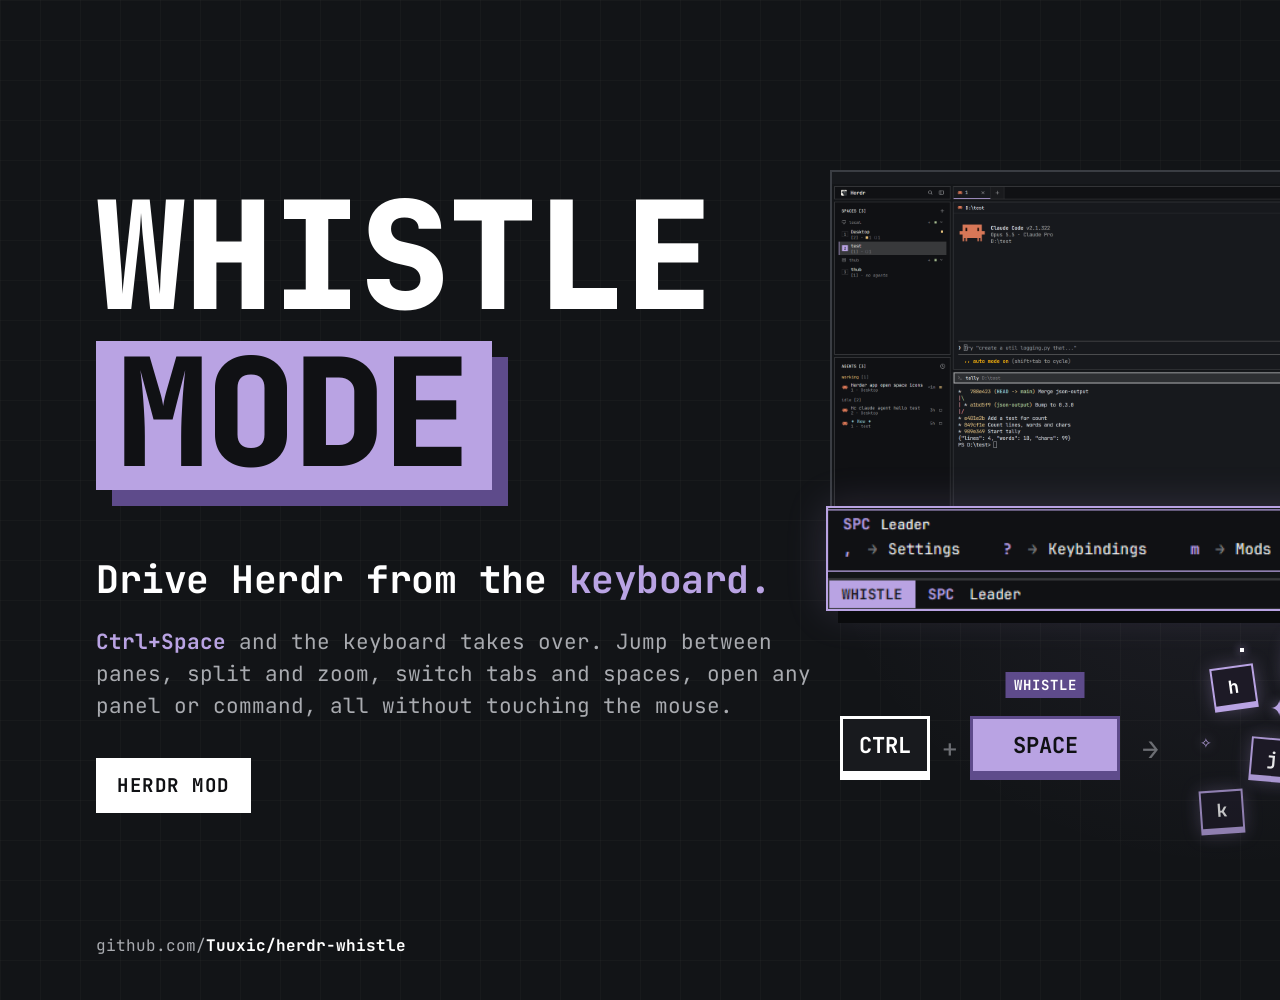
==== preview-src/index.html @ d83076ba "Add preview-src: poster source and render script for preview.png Co-Authored-By: Claude Opus 5.5 <no" ====
<!doctype html><html><head><meta charset="utf-8"><title>Whistle preview</title>
<link rel="stylesheet" href="poster.css">
<style>:root{--accent:#b9a3e3;--accent-deep:#5e4b8b;--glow:rgba(185,163,227,.07)}
.mini{position:absolute;display:flex;align-items:center;justify-content:center;width:44px;height:44px;border:2px solid var(--accent);border-bottom-width:6px;background:#1d1a26;color:var(--fg);font-size:18px;font-weight:700;box-shadow:0 0 18px rgba(185,163,227,.3)}
.cap.inf{min-width:96px;font-size:40px;background:#1d1a26;border-color:var(--accent);color:var(--accent);box-shadow:0 0 28px rgba(185,163,227,.45),0 0 70px rgba(185,163,227,.18)}
.star{position:absolute;line-height:1;text-shadow:0 0 12px rgba(185,163,227,.7)}
.dot{position:absolute;width:4px;height:4px;background:var(--fg);box-shadow:0 0 8px var(--accent)}
.zoom{border-color:var(--accent)!important;box-shadow:12px 12px 0 #0a0b0d,0 0 40px rgba(185,163,227,.18)!important}
</style></head><body>
<div class="left" style="top:0;bottom:0;display:flex;flex-direction:column;justify-content:center">
  <div class="title" style="margin-top:0"><span class="plain">WHISTLE</span><span class="box">MODE</span></div>
  <div class="head">Drive Herdr from the <em>keyboard.</em></div>
  <div class="body"><b>Ctrl+Space</b> and the keyboard takes over. Jump between panes, split and zoom, switch tabs and spaces, open any panel or command, all without touching the mouse.</div>
  <div class="chips"><span class="chip solid">HERDR MOD</span></div>
</div>
<div class="url">github.com/<b>Tuuxic/herdr-whistle</b></div>
<div class="shot" style="left:830px;top:170px;width:710px;height:382px"><img src="shot.png" style="left:0;top:0;transform:scale(.37);transform-origin:0 0"></div>
<div class="shot zoom" style="left:826px;top:506px;width:690px;height:105px"><img src="shot.png" style="left:-410px;top:-1180px;transform:scale(1.25);transform-origin:0 0"></div>
<div class="motif" style="position:absolute;left:840px;top:640px;width:740px;height:220px">
    <div style="position:absolute;left:0;top:76px;display:flex;align-items:center;gap:12px">
      <span class="cap">CTRL</span><span style="font-size:26px;color:var(--dim)">+</span><span style="position:relative;display:inline-flex"><span class="cap hot" style="min-width:150px">SPACE</span><span class="tag" style="left:50%;top:-44px;transform:translateX(-50%)">WHISTLE</span></span>
      <span style="font-size:28px;color:var(--dim);margin-left:10px">→</span>
    </div>
    
    <span class="mini" style="left:372px;top:26px;transform:rotate(-8deg);opacity:1">h</span><span class="mini" style="left:446px;top:0px;transform:rotate(6deg);opacity:1">p</span><span class="mini" style="left:410px;top:98px;transform:rotate(5deg);opacity:0.9">j</span><span class="mini" style="left:512px;top:54px;transform:rotate(-6deg);opacity:1">s</span><span class="mini" style="left:360px;top:150px;transform:rotate(-4deg);opacity:0.75">k</span><span class="mini" style="left:478px;top:120px;transform:rotate(10deg);opacity:1">?</span><span class="mini" style="left:580px;top:6px;transform:rotate(8deg);opacity:0.8">t</span><span class="mini" style="left:552px;top:128px;transform:rotate(-10deg);opacity:0.85">l</span><span class="mini" style="left:616px;top:80px;transform:rotate(4deg);opacity:0.65">w</span><span class="mini" style="left:650px;top:150px;transform:rotate(-6deg);opacity:0.5">a</span><span class="mini" style="left:540px;top:180px;transform:rotate(6deg);opacity:0.55">m</span><span class="mini" style="left:680px;top:30px;transform:rotate(-8deg);opacity:0.45">/</span><span class="star" style="left:430px;top:58px;font-size:22px;color:var(--accent)">✦</span><span class="star" style="left:500px;top:6px;font-size:16px;color:var(--fg)">✧</span><span class="star" style="left:592px;top:104px;font-size:20px;color:var(--fg)">⋆</span><span class="star" style="left:640px;top:0px;font-size:14px;color:var(--accent)">✦</span><span class="star" style="left:360px;top:96px;font-size:14px;color:var(--accent)">✧</span><span class="star" style="left:470px;top:182px;font-size:16px;color:var(--fg)">✦</span><span class="star" style="left:700px;top:110px;font-size:14px;color:var(--accent)">⋆</span><span class="star" style="left:600px;top:190px;font-size:12px;color:var(--fg)">✦</span><span class="star" style="left:690px;top:182px;font-size:16px;color:var(--accent)">✧</span><span class="dot" style="left:400px;top:8px"></span><span class="dot" style="left:540px;top:30px"></span><span class="dot" style="left:456px;top:160px"></span><span class="dot" style="left:630px;top:60px"></span><span class="dot" style="left:586px;top:170px"></span><span class="dot" style="left:720px;top:70px"></span><span class="dot" style="left:668px;top:128px"></span><span class="dot" style="left:508px;top:96px"></span>
  </div>
</body></html>
---- preview-src/poster.css ----
@import url("https://fonts.googleapis.com/css2?family=JetBrains+Mono:wght@400;500;700;800&display=block");

:root {
  --bg: #121417;
  --fg: #ffffff;
  --muted: #a9abb0;
  --dim: #6c6e73;
  --line: #2a2d32;
}
* { margin: 0; padding: 0; box-sizing: border-box; }
html, body { width: 1600px; height: 1000px; overflow: hidden; }
body {
  background:
    radial-gradient(600px 500px at 1240px 520px, var(--glow), transparent 70%),
    linear-gradient(var(--grid) 1px, transparent 1px) 0 0 / 40px 40px,
    linear-gradient(90deg, var(--grid) 1px, transparent 1px) 0 0 / 40px 40px,
    var(--bg);
  --grid: rgba(255, 255, 255, 0.025);
  color: var(--fg);
  font-family: "JetBrains Mono", monospace;
  position: relative;
}

.left { position: absolute; left: 96px; top: 64px; width: 760px; }

.motif { height: 150px; position: relative; }
.rule { width: 560px; height: 6px; background: var(--fg); margin-top: 14px; }

.title { margin-top: 44px; font-weight: 800; line-height: 0.9; letter-spacing: -2px; }
.title .plain { font-size: 150px; display: block; }
.title .box {
  display: inline-block; margin-top: 18px; padding: 4px 22px 10px;
  font-size: 150px; background: var(--accent); color: #101114;
  box-shadow: 16px 16px 0 var(--accent-deep);
}

.head { margin-top: 64px; font-size: 38px; font-weight: 700; letter-spacing: -0.5px; }
.head em { font-style: normal; color: var(--accent); }
.body { margin-top: 22px; font-size: 21px; line-height: 32px; color: var(--muted); max-width: 720px; }
.body b { color: var(--accent); font-weight: 700; }

.chips { margin-top: 36px; display: flex; gap: 14px; }
.chip { font-size: 19px; font-weight: 700; letter-spacing: 1.5px; padding: 12px 18px; border: 3px solid var(--fg); }
.chip.solid { background: var(--fg); color: #101114; }

.url { position: absolute; left: 96px; bottom: 44px; font-size: 16px; color: var(--muted); }
.url b { color: var(--fg); font-weight: 700; }

.shot {
  position: absolute; overflow: hidden;
  border: 2px solid #3a3d43; background: #101114;
  box-shadow: 16px 16px 0 #0a0b0d;
}
.shot img { position: absolute; display: block; }

.cap {
  display: inline-flex; align-items: center; justify-content: center;
  height: 64px; min-width: 64px; padding: 0 16px;
  border: 3px solid var(--fg); border-bottom-width: 9px;
  font-size: 22px; font-weight: 700; color: var(--fg); background: #181a1e;
}
.cap.hot { background: var(--accent); color: #101114; border-color: var(--accent-deep); }
.tag {
  position: absolute; font-size: 14px; font-weight: 700; letter-spacing: 1px;
  padding: 4px 8px; background: var(--accent-deep); color: var(--fg);
}
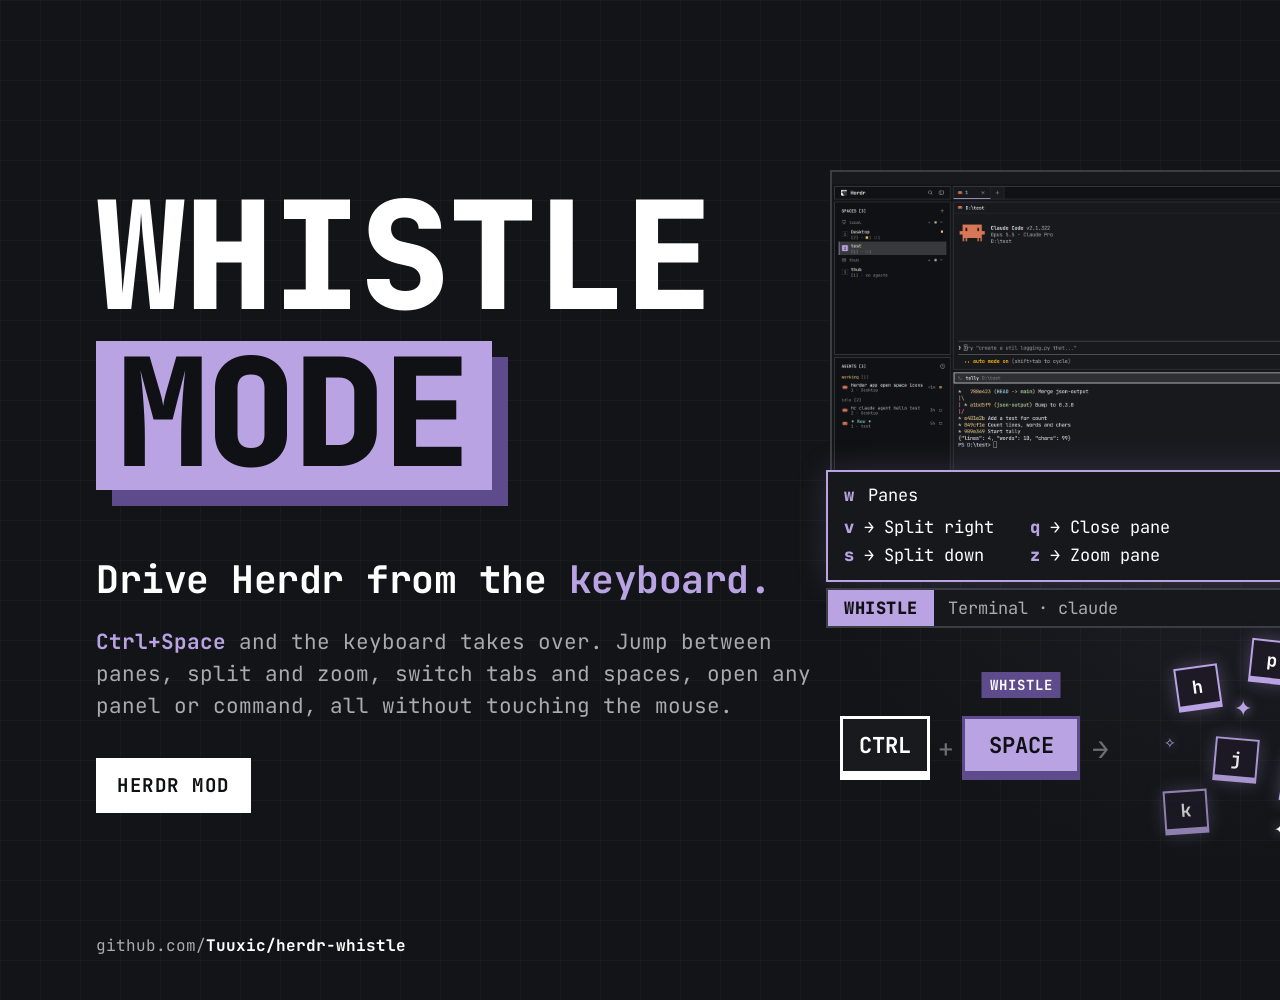
==== commit 06d5b415: "Poster: whistle 1.0's bar and hints, the keys inside the screenshot's column The hints box shows the" ====
--- a/preview-src/index.html
+++ b/preview-src/index.html
@@ -1,11 +1,28 @@
 <!doctype html><html><head><meta charset="utf-8"><title>Whistle preview</title>
 <link rel="stylesheet" href="poster.css">
-<style>:root{--accent:#b9a3e3;--accent-deep:#5e4b8b;--glow:rgba(185,163,227,.07)}
+<style>
+:root{--accent:#b9a3e3;--accent-deep:#5e4b8b;--glow:rgba(185,163,227,.07);--chrome:#16181c}
 .mini{position:absolute;display:flex;align-items:center;justify-content:center;width:44px;height:44px;border:2px solid var(--accent);border-bottom-width:6px;background:#1d1a26;color:var(--fg);font-size:18px;font-weight:700;box-shadow:0 0 18px rgba(185,163,227,.3)}
-.cap.inf{min-width:96px;font-size:40px;background:#1d1a26;border-color:var(--accent);color:var(--accent);box-shadow:0 0 28px rgba(185,163,227,.45),0 0 70px rgba(185,163,227,.18)}
 .star{position:absolute;line-height:1;text-shadow:0 0 12px rgba(185,163,227,.7)}
-.dot{position:absolute;width:4px;height:4px;background:var(--fg);box-shadow:0 0 8px var(--accent)}
-.zoom{border-color:var(--accent)!important;box-shadow:12px 12px 0 #0a0b0d,0 0 40px rgba(185,163,227,.18)!important}
+/* whistle 1.0's bar and hints, drawn in HTML */
+.wbar{display:flex;align-items:center;gap:14px;height:40px;background:var(--chrome);border:2px solid #3a3d43;font-size:17px}
+.badge{height:100%;display:flex;align-items:center;padding:0 16px;font-weight:800;letter-spacing:.5px}
+.badge.w{background:var(--accent);color:#101114}.badge.t{border:2px solid var(--accent);color:var(--accent);height:calc(100% - 4px);margin-left:2px}
+.wbar .lbl{color:var(--muted)}
+.hints{background:var(--chrome);border:2px solid var(--accent);padding:12px 16px 14px;font-size:17px;box-shadow:0 0 30px rgba(185,163,227,.18)}
+.hints .top{display:flex;gap:14px;margin-bottom:10px}.hints .k{color:var(--accent);font-weight:800}
+.hints .grid{display:grid;grid-template-columns:repeat(2,auto);gap:6px 36px;justify-content:start}
+.hints .esc{margin-left:auto;color:var(--dim);font-size:14px}
+.step{position:absolute;display:flex;flex-direction:column;gap:12px}
+.num{display:inline-flex;align-items:center;justify-content:center;width:34px;height:34px;background:var(--accent);color:#101114;font-weight:800;font-size:19px}
+.cap.s{height:52px;min-width:52px;font-size:19px;padding:0 12px}
+.cap.s.hot{min-width:110px}
+.cap2{font-size:17px;color:var(--muted);line-height:25px}.cap2 b{color:var(--fg)}
+.arrow{position:absolute;font-size:30px;color:var(--dim)}
+.call{position:absolute;display:flex;align-items:center;justify-content:center;width:40px;height:40px;border-radius:50%;background:var(--accent);color:#101114;font-weight:800;font-size:20px;box-shadow:0 0 0 5px rgba(18,20,23,.9),0 0 24px rgba(185,163,227,.6)}
+.ring{position:absolute;border:3px solid var(--accent);box-shadow:0 0 24px rgba(185,163,227,.45)}
+.legend{position:absolute;display:flex;flex-direction:column;gap:18px;font-size:20px;color:var(--muted)}
+.legend div{display:flex;align-items:center;gap:16px}.legend b{color:var(--fg)}
 </style></head><body>
 <div class="left" style="top:0;bottom:0;display:flex;flex-direction:column;justify-content:center">
   <div class="title" style="margin-top:0"><span class="plain">WHISTLE</span><span class="box">MODE</span></div>
@@ -15,13 +32,16 @@
 </div>
 <div class="url">github.com/<b>Tuuxic/herdr-whistle</b></div>
 <div class="shot" style="left:830px;top:170px;width:710px;height:382px"><img src="shot.png" style="left:0;top:0;transform:scale(.37);transform-origin:0 0"></div>
-<div class="shot zoom" style="left:826px;top:506px;width:690px;height:105px"><img src="shot.png" style="left:-410px;top:-1180px;transform:scale(1.25);transform-origin:0 0"></div>
-<div class="motif" style="position:absolute;left:840px;top:640px;width:740px;height:220px">
-    <div style="position:absolute;left:0;top:76px;display:flex;align-items:center;gap:12px">
-      <span class="cap">CTRL</span><span style="font-size:26px;color:var(--dim)">+</span><span style="position:relative;display:inline-flex"><span class="cap hot" style="min-width:150px">SPACE</span><span class="tag" style="left:50%;top:-44px;transform:translateX(-50%)">WHISTLE</span></span>
-      <span style="font-size:28px;color:var(--dim);margin-left:10px">→</span>
+  <div style="position:absolute;left:826px;top:470px;width:690px">
+    <div class="hints"><div class="top"><span class="k">w</span><span>Panes</span><span class="esc">Esc cancels</span></div>
+      <div class="grid"><span><span class="k">v</span> → Split right</span><span><span class="k">q</span> → Close pane</span><span><span class="k">s</span> → Split down</span><span><span class="k">z</span> → Zoom pane</span></div></div>
+    <div class="wbar" style="margin-top:6px"><span class="badge w">WHISTLE</span><span class="lbl">Terminal · claude</span></div>
+  </div><div class="motif" style="position:absolute;left:840px;top:640px;width:700px;height:220px">
+    <div style="position:absolute;left:0;top:76px;display:flex;align-items:center;gap:8px">
+      <span class="cap">CTRL</span><span style="font-size:26px;color:var(--dim)">+</span><span style="position:relative;display:inline-flex"><span class="cap hot" style="min-width:118px">SPACE</span><span class="tag" style="left:50%;top:-44px;transform:translateX(-50%)">WHISTLE</span></span>
+      <span style="font-size:28px;color:var(--dim);margin-left:4px">→</span>
     </div>
     
-    <span class="mini" style="left:372px;top:26px;transform:rotate(-8deg);opacity:1">h</span><span class="mini" style="left:446px;top:0px;transform:rotate(6deg);opacity:1">p</span><span class="mini" style="left:410px;top:98px;transform:rotate(5deg);opacity:0.9">j</span><span class="mini" style="left:512px;top:54px;transform:rotate(-6deg);opacity:1">s</span><span class="mini" style="left:360px;top:150px;transform:rotate(-4deg);opacity:0.75">k</span><span class="mini" style="left:478px;top:120px;transform:rotate(10deg);opacity:1">?</span><span class="mini" style="left:580px;top:6px;transform:rotate(8deg);opacity:0.8">t</span><span class="mini" style="left:552px;top:128px;transform:rotate(-10deg);opacity:0.85">l</span><span class="mini" style="left:616px;top:80px;transform:rotate(4deg);opacity:0.65">w</span><span class="mini" style="left:650px;top:150px;transform:rotate(-6deg);opacity:0.5">a</span><span class="mini" style="left:540px;top:180px;transform:rotate(6deg);opacity:0.55">m</span><span class="mini" style="left:680px;top:30px;transform:rotate(-8deg);opacity:0.45">/</span><span class="star" style="left:430px;top:58px;font-size:22px;color:var(--accent)">✦</span><span class="star" style="left:500px;top:6px;font-size:16px;color:var(--fg)">✧</span><span class="star" style="left:592px;top:104px;font-size:20px;color:var(--fg)">⋆</span><span class="star" style="left:640px;top:0px;font-size:14px;color:var(--accent)">✦</span><span class="star" style="left:360px;top:96px;font-size:14px;color:var(--accent)">✧</span><span class="star" style="left:470px;top:182px;font-size:16px;color:var(--fg)">✦</span><span class="star" style="left:700px;top:110px;font-size:14px;color:var(--accent)">⋆</span><span class="star" style="left:600px;top:190px;font-size:12px;color:var(--fg)">✦</span><span class="star" style="left:690px;top:182px;font-size:16px;color:var(--accent)">✧</span><span class="dot" style="left:400px;top:8px"></span><span class="dot" style="left:540px;top:30px"></span><span class="dot" style="left:456px;top:160px"></span><span class="dot" style="left:630px;top:60px"></span><span class="dot" style="left:586px;top:170px"></span><span class="dot" style="left:720px;top:70px"></span><span class="dot" style="left:668px;top:128px"></span><span class="dot" style="left:508px;top:96px"></span>
+    <span class="mini" style="left:336px;top:26px;transform:rotate(-8deg);opacity:1">h</span><span class="mini" style="left:410px;top:0px;transform:rotate(6deg);opacity:1">p</span><span class="mini" style="left:374px;top:98px;transform:rotate(5deg);opacity:0.9">j</span><span class="mini" style="left:476px;top:54px;transform:rotate(-6deg);opacity:1">s</span><span class="mini" style="left:324px;top:150px;transform:rotate(-4deg);opacity:0.75">k</span><span class="mini" style="left:442px;top:120px;transform:rotate(10deg);opacity:1">?</span><span class="mini" style="left:544px;top:6px;transform:rotate(8deg);opacity:0.8">t</span><span class="mini" style="left:516px;top:128px;transform:rotate(-10deg);opacity:0.85">l</span><span class="mini" style="left:580px;top:80px;transform:rotate(4deg);opacity:0.65">w</span><span class="mini" style="left:614px;top:150px;transform:rotate(-6deg);opacity:0.5">a</span><span class="mini" style="left:504px;top:180px;transform:rotate(6deg);opacity:0.55">m</span><span class="mini" style="left:644px;top:30px;transform:rotate(-8deg);opacity:0.45">/</span><span class="star" style="left:394px;top:58px;font-size:22px;color:var(--accent)">✦</span><span class="star" style="left:464px;top:6px;font-size:16px;color:var(--fg)">✧</span><span class="star" style="left:556px;top:104px;font-size:20px;color:var(--fg)">⋆</span><span class="star" style="left:604px;top:0px;font-size:14px;color:var(--accent)">✦</span><span class="star" style="left:324px;top:96px;font-size:14px;color:var(--accent)">✧</span><span class="star" style="left:434px;top:182px;font-size:16px;color:var(--fg)">✦</span><span class="star" style="left:664px;top:110px;font-size:14px;color:var(--accent)">⋆</span><span class="star" style="left:564px;top:190px;font-size:12px;color:var(--fg)">✦</span><span class="star" style="left:654px;top:182px;font-size:16px;color:var(--accent)">✧</span><span class="dot" style="left:364px;top:8px"></span><span class="dot" style="left:504px;top:30px"></span><span class="dot" style="left:420px;top:160px"></span><span class="dot" style="left:594px;top:60px"></span><span class="dot" style="left:550px;top:170px"></span><span class="dot" style="left:684px;top:70px"></span><span class="dot" style="left:632px;top:128px"></span><span class="dot" style="left:472px;top:96px"></span>
   </div>
 </body></html>
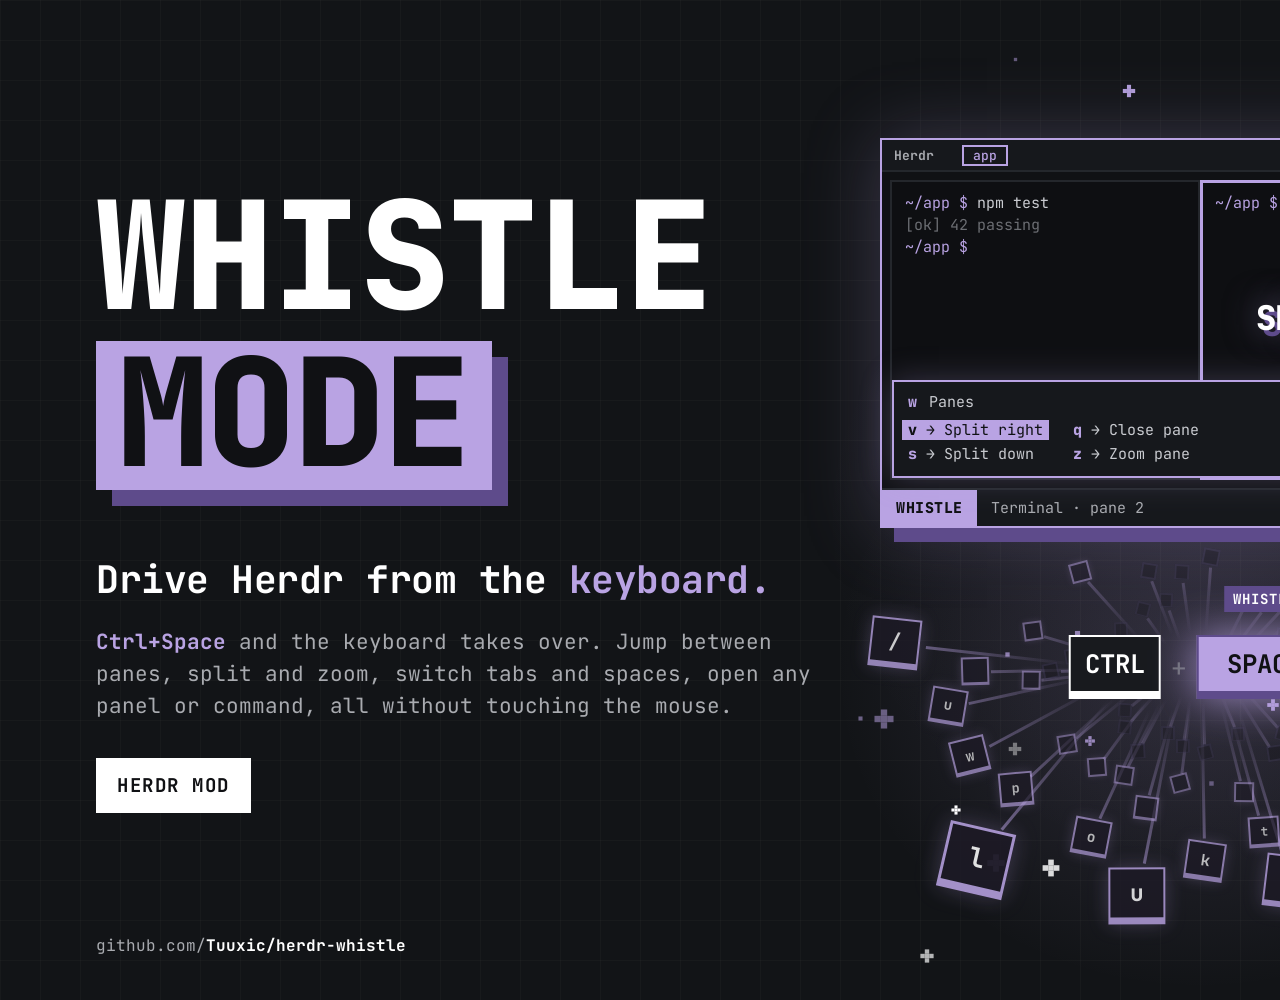
==== commit b163b7af: "Restyle preview.png in the promo video's look The left column stays. The right side now draws a Herd" ====
--- a/preview-src/index.html
+++ b/preview-src/index.html
@@ -1,47 +1,221 @@
 <!doctype html><html><head><meta charset="utf-8"><title>Whistle preview</title>
 <link rel="stylesheet" href="poster.css">
 <style>
-:root{--accent:#b9a3e3;--accent-deep:#5e4b8b;--glow:rgba(185,163,227,.07);--chrome:#16181c}
-.mini{position:absolute;display:flex;align-items:center;justify-content:center;width:44px;height:44px;border:2px solid var(--accent);border-bottom-width:6px;background:#1d1a26;color:var(--fg);font-size:18px;font-weight:700;box-shadow:0 0 18px rgba(185,163,227,.3)}
-.star{position:absolute;line-height:1;text-shadow:0 0 12px rgba(185,163,227,.7)}
-/* whistle 1.0's bar and hints, drawn in HTML */
-.wbar{display:flex;align-items:center;gap:14px;height:40px;background:var(--chrome);border:2px solid #3a3d43;font-size:17px}
-.badge{height:100%;display:flex;align-items:center;padding:0 16px;font-weight:800;letter-spacing:.5px}
-.badge.w{background:var(--accent);color:#101114}.badge.t{border:2px solid var(--accent);color:var(--accent);height:calc(100% - 4px);margin-left:2px}
-.wbar .lbl{color:var(--muted)}
-.hints{background:var(--chrome);border:2px solid var(--accent);padding:12px 16px 14px;font-size:17px;box-shadow:0 0 30px rgba(185,163,227,.18)}
-.hints .top{display:flex;gap:14px;margin-bottom:10px}.hints .k{color:var(--accent);font-weight:800}
-.hints .grid{display:grid;grid-template-columns:repeat(2,auto);gap:6px 36px;justify-content:start}
-.hints .esc{margin-left:auto;color:var(--dim);font-size:14px}
-.step{position:absolute;display:flex;flex-direction:column;gap:12px}
-.num{display:inline-flex;align-items:center;justify-content:center;width:34px;height:34px;background:var(--accent);color:#101114;font-weight:800;font-size:19px}
-.cap.s{height:52px;min-width:52px;font-size:19px;padding:0 12px}
-.cap.s.hot{min-width:110px}
-.cap2{font-size:17px;color:var(--muted);line-height:25px}.cap2 b{color:var(--fg)}
-.arrow{position:absolute;font-size:30px;color:var(--dim)}
-.call{position:absolute;display:flex;align-items:center;justify-content:center;width:40px;height:40px;border-radius:50%;background:var(--accent);color:#101114;font-weight:800;font-size:20px;box-shadow:0 0 0 5px rgba(18,20,23,.9),0 0 24px rgba(185,163,227,.6)}
-.ring{position:absolute;border:3px solid var(--accent);box-shadow:0 0 24px rgba(185,163,227,.45)}
-.legend{position:absolute;display:flex;flex-direction:column;gap:18px;font-size:20px;color:var(--muted)}
-.legend div{display:flex;align-items:center;gap:16px}.legend b{color:var(--fg)}
+:root{--accent:#b9a3e3;--accent-deep:#5e4b8b;--deep:#5e4b8b;--glow:rgba(185,163,227,.07);--chrome:#16181c}
+.a{position:absolute;left:0;top:0}
+.c{transform:translate(-50%,-50%)}
+/* keycaps, sized by --s (the video's orbit keys) */
+.k{position:absolute;display:flex;align-items:center;justify-content:center;height:var(--s);min-width:var(--s);padding:0 calc(var(--s)*.22);
+  font-size:calc(var(--s)*.4);font-weight:700;color:var(--fg);background:#1d1a26;white-space:nowrap;
+  border:max(2px,calc(var(--s)*.045)) solid var(--accent);border-bottom-width:calc(var(--s)*.13);box-shadow:0 0 calc(var(--s)*.35) rgba(185,163,227,.3)}
+.k.hot{background:var(--accent);color:#101114;border-color:#fff;box-shadow:0 0 calc(var(--s)*.7) rgba(185,163,227,.8)}
+.k.ghost{border-color:#3a3550;color:#55506a;background:#17161c;box-shadow:none}
+.k.wht{border-color:var(--fg);background:#181a1e;box-shadow:none}
+.k.in{position:relative;transform:none}
+.px{width:6px;height:6px;background:var(--accent);box-shadow:6px 0 var(--accent),-6px 0 var(--accent),0 6px var(--accent),0 -6px var(--accent)}
+.px.w{background:#fff;box-shadow:6px 0 #fff,-6px 0 #fff,0 6px #fff,0 -6px #fff}
+.dot{position:absolute;width:5px;height:5px;background:var(--accent)}
+.streak{height:3px;transform-origin:0 50%}
+.plus{font-size:26px;color:var(--dim)}
+/* a Herdr window in WHISTLE mode, drawn in HTML: whistle's bar lit, the w hints open with v picked */
+.hz-title{height:30px;display:flex;align-items:center;gap:10px;padding:0 12px;background:var(--chrome);border-bottom:2px solid #24272c;color:var(--muted);font-size:12px;font-weight:700}
+.hz-tab{padding:0 9px;border:2px solid var(--accent);color:var(--accent);font-weight:500;margin-left:18px}
+.pane{position:absolute;border:2px solid #24272c;background:#0e0f12;padding:8px 11px;overflow:hidden;line-height:20px;white-space:pre}
+.pane.f{border-color:var(--accent);box-shadow:inset 0 0 0 1px var(--accent)}
+.pane .pr{color:var(--accent)}.pane .o{color:#6c6e73}
+.cur{display:inline-block;width:8px;height:15px;background:#c9cbd0;vertical-align:-3px}
+.hz-bar{height:34px;display:flex;align-items:center;gap:14px;background:var(--chrome);border-top:2px solid #24272c;font-size:14px}
+.hz-bar .badge{height:100%;display:flex;align-items:center;padding:0 14px;font-weight:800;letter-spacing:.5px;background:var(--accent);color:#101114}
+.hz-bar .lbl{color:var(--muted)}
+.pop{font-size:62px;font-weight:800;letter-spacing:-1px;white-space:nowrap;text-shadow:6px 6px 0 var(--deep),0 0 34px rgba(185,163,227,.5)}
+.hw{background:#101114;border:2px solid var(--accent);box-shadow:14px 14px 0 var(--deep),0 0 70px rgba(185,163,227,.25);display:flex;flex-direction:column;font-size:15px;color:#c9cbd0}
+.hw .hz-title{height:32px;font-size:13px}
+.hw .main{flex:1;position:relative}
+.hw .pane{line-height:22px;padding:10px 13px}
+.hw .hints{position:absolute;left:10px;right:10px;bottom:10px;background:var(--chrome);border:2px solid var(--accent);padding:10px 14px 12px;font-size:15px;box-shadow:0 0 30px rgba(185,163,227,.25);z-index:2}
+.hw .hints .top{display:flex;gap:12px;margin-bottom:8px}.hw .hints .k2{color:var(--accent);font-weight:800}
+.hw .hints .grid{display:grid;grid-template-columns:repeat(2,auto);gap:4px 30px;justify-content:start}
+.hw .hints .esc{margin-left:auto;color:var(--dim);font-size:12px}
+.hw .hints .on{background:var(--accent);color:#101114;padding:0 6px;margin:0 -6px}.hw .hints .on .k2{color:#101114}
+.hw .hz-bar{height:38px;font-size:15px}
 </style></head><body>
-<div class="left" style="top:0;bottom:0;display:flex;flex-direction:column;justify-content:center">
+<div class="left" style="top:0;bottom:0;display:flex;flex-direction:column;justify-content:center;z-index:10">
   <div class="title" style="margin-top:0"><span class="plain">WHISTLE</span><span class="box">MODE</span></div>
   <div class="head">Drive Herdr from the <em>keyboard.</em></div>
   <div class="body"><b>Ctrl+Space</b> and the keyboard takes over. Jump between panes, split and zoom, switch tabs and spaces, open any panel or command, all without touching the mouse.</div>
   <div class="chips"><span class="chip solid">HERDR MOD</span></div>
 </div>
-<div class="url">github.com/<b>Tuuxic/herdr-whistle</b></div>
-<div class="shot" style="left:830px;top:170px;width:710px;height:382px"><img src="shot.png" style="left:0;top:0;transform:scale(.37);transform-origin:0 0"></div>
-  <div style="position:absolute;left:826px;top:470px;width:690px">
-    <div class="hints"><div class="top"><span class="k">w</span><span>Panes</span><span class="esc">Esc cancels</span></div>
-      <div class="grid"><span><span class="k">v</span> → Split right</span><span><span class="k">q</span> → Close pane</span><span><span class="k">s</span> → Split down</span><span><span class="k">z</span> → Zoom pane</span></div></div>
-    <div class="wbar" style="margin-top:6px"><span class="badge w">WHISTLE</span><span class="lbl">Terminal · claude</span></div>
-  </div><div class="motif" style="position:absolute;left:840px;top:640px;width:700px;height:220px">
-    <div style="position:absolute;left:0;top:76px;display:flex;align-items:center;gap:8px">
-      <span class="cap">CTRL</span><span style="font-size:26px;color:var(--dim)">+</span><span style="position:relative;display:inline-flex"><span class="cap hot" style="min-width:118px">SPACE</span><span class="tag" style="left:50%;top:-44px;transform:translateX(-50%)">WHISTLE</span></span>
-      <span style="font-size:28px;color:var(--dim);margin-left:4px">→</span>
-    </div>
-    
-    <span class="mini" style="left:336px;top:26px;transform:rotate(-8deg);opacity:1">h</span><span class="mini" style="left:410px;top:0px;transform:rotate(6deg);opacity:1">p</span><span class="mini" style="left:374px;top:98px;transform:rotate(5deg);opacity:0.9">j</span><span class="mini" style="left:476px;top:54px;transform:rotate(-6deg);opacity:1">s</span><span class="mini" style="left:324px;top:150px;transform:rotate(-4deg);opacity:0.75">k</span><span class="mini" style="left:442px;top:120px;transform:rotate(10deg);opacity:1">?</span><span class="mini" style="left:544px;top:6px;transform:rotate(8deg);opacity:0.8">t</span><span class="mini" style="left:516px;top:128px;transform:rotate(-10deg);opacity:0.85">l</span><span class="mini" style="left:580px;top:80px;transform:rotate(4deg);opacity:0.65">w</span><span class="mini" style="left:614px;top:150px;transform:rotate(-6deg);opacity:0.5">a</span><span class="mini" style="left:504px;top:180px;transform:rotate(6deg);opacity:0.55">m</span><span class="mini" style="left:644px;top:30px;transform:rotate(-8deg);opacity:0.45">/</span><span class="star" style="left:394px;top:58px;font-size:22px;color:var(--accent)">✦</span><span class="star" style="left:464px;top:6px;font-size:16px;color:var(--fg)">✧</span><span class="star" style="left:556px;top:104px;font-size:20px;color:var(--fg)">⋆</span><span class="star" style="left:604px;top:0px;font-size:14px;color:var(--accent)">✦</span><span class="star" style="left:324px;top:96px;font-size:14px;color:var(--accent)">✧</span><span class="star" style="left:434px;top:182px;font-size:16px;color:var(--fg)">✦</span><span class="star" style="left:664px;top:110px;font-size:14px;color:var(--accent)">⋆</span><span class="star" style="left:564px;top:190px;font-size:12px;color:var(--fg)">✦</span><span class="star" style="left:654px;top:182px;font-size:16px;color:var(--accent)">✧</span><span class="dot" style="left:364px;top:8px"></span><span class="dot" style="left:504px;top:30px"></span><span class="dot" style="left:420px;top:160px"></span><span class="dot" style="left:594px;top:60px"></span><span class="dot" style="left:550px;top:170px"></span><span class="dot" style="left:684px;top:70px"></span><span class="dot" style="left:632px;top:128px"></span><span class="dot" style="left:472px;top:96px"></span>
-  </div>
+<div class="url" style="z-index:10">github.com/<b>Tuuxic/herdr-whistle</b></div>
+<!-- the right side, in the promo video's look: a Herdr window showing whistle at work (centred on the 1/3 line),
+     and Ctrl+Space on the 2/3 line with keycaps warping out of it -->
+<div class="a px w" style="left: 1344.23px; top: 750.924px; opacity: 0.755066; transform: scale(0.551082); z-index: 1;"></div>
+<div class="a px" style="left: 1270.05px; top: 702.494px; opacity: 0.938654; transform: scale(0.637657); z-index: 1;"></div>
+<div class="dot" style="left: 1412.7px; top: 721.364px; opacity: 0.358984; transform: scale(0.779241); z-index: 1;"></div>
+<div class="a px w" style="left: 1048.35px; top: 864.826px; opacity: 0.840943; transform: scale(0.93409); z-index: 1;"></div>
+<div class="dot" style="left: 1012.72px; top: 57.4969px; opacity: 0.485387; transform: scale(0.663572); z-index: 1;"></div>
+<div class="dot" style="left: 913.679px; top: 472.471px; opacity: 0.509557; transform: scale(0.548567); z-index: 1;"></div>
+<div class="a px" style="left: 1464.93px; top: 331.662px; opacity: 0.990729; transform: scale(0.663186); z-index: 1;"></div>
+<div class="dot" style="left: 1113.44px; top: 239.878px; opacity: 0.819535; transform: scale(1.02729); z-index: 1;"></div>
+<div class="dot" style="left: 1208.78px; top: 780.663px; opacity: 0.440759; transform: scale(0.881629); z-index: 1;"></div>
+<div class="dot" style="left: 1258.99px; top: 329.969px; opacity: 0.746122; transform: scale(0.504876); z-index: 1;"></div>
+<div class="a px" style="left: 1528.33px; top: 354.198px; opacity: 0.918492; transform: scale(0.649517); z-index: 1;"></div>
+<div class="a px w" style="left: 953.167px; top: 806.973px; opacity: 0.998886; transform: scale(0.508235); z-index: 1;"></div>
+<div class="a px" style="left: 1086.81px; top: 737.825px; opacity: 0.779493; transform: scale(0.546066); z-index: 1;"></div>
+<div class="a px" style="left: 880.752px; top: 716.163px; opacity: 0.514734; transform: scale(1.05802); z-index: 1;"></div>
+<div class="dot" style="left: 857.642px; top: 715.933px; opacity: 0.535395; transform: scale(0.819902); z-index: 1;"></div>
+<div class="a px" style="left: 1470.95px; top: 819.07px; opacity: 0.971716; transform: scale(0.921492); z-index: 1;"></div>
+<div class="a px w" style="left: 1230.54px; top: 141.112px; opacity: 0.694147; transform: scale(0.593001); z-index: 1;"></div>
+<div class="a px w" style="left: 1011.6px; top: 745.513px; opacity: 0.402034; transform: scale(0.696016); z-index: 1;"></div>
+<div class="a px" style="left: 1432.27px; top: 631.71px; opacity: 0.413442; transform: scale(0.674308); z-index: 1;"></div>
+<div class="dot" style="left: 1547.25px; top: 340.339px; opacity: 0.833699; transform: scale(0.561328); z-index: 1;"></div>
+<div class="dot" style="left: 1415.47px; top: 897.18px; opacity: 0.422404; transform: scale(0.71707); z-index: 1;"></div>
+<div class="a px" style="left: 1126.26px; top: 87.7074px; opacity: 0.946573; transform: scale(0.686761); z-index: 1;"></div>
+<div class="dot" style="left: 1402.78px; top: 87.853px; opacity: 0.415427; transform: scale(0.807166); z-index: 1;"></div>
+<div class="a px" style="left: 1448.41px; top: 232.945px; opacity: 0.41559; transform: scale(0.7183); z-index: 1;"></div>
+<div class="dot" style="left: 1324.22px; top: 273.872px; opacity: 0.505893; transform: scale(0.651987); z-index: 1;"></div>
+<div class="a px" style="left: 1568.35px; top: 631.677px; opacity: 0.832491; transform: scale(0.523205); z-index: 1;"></div>
+<div class="a px w" style="left: 1290.02px; top: 643.212px; opacity: 0.444025; transform: scale(0.700179); z-index: 1;"></div>
+<div class="dot" style="left: 1074.53px; top: 630.989px; opacity: 0.735768; transform: scale(1.02115); z-index: 1;"></div>
+<div class="a px w" style="left: 1407.77px; top: 300.759px; opacity: 0.460536; transform: scale(0.524948); z-index: 1;"></div>
+<div class="a px" style="left: 992.545px; top: 859.647px; opacity: 0.377407; transform: scale(0.966331); z-index: 1;"></div>
+<div class="dot" style="left: 1265.53px; top: 303.194px; opacity: 0.853468; transform: scale(1.08221); z-index: 1;"></div>
+<div class="dot" style="left: 959.131px; top: 290.598px; opacity: 0.528182; transform: scale(0.676239); z-index: 1;"></div>
+<div class="dot" style="left: 1402.02px; top: 43.6071px; opacity: 0.694724; transform: scale(0.662374); z-index: 1;"></div>
+<div class="dot" style="left: 1004.8px; top: 652.052px; opacity: 0.716797; transform: scale(0.863145); z-index: 1;"></div>
+<div class="a px" style="left: 1330.19px; top: 432.126px; opacity: 0.479512; transform: scale(0.563841); z-index: 1;"></div>
+<div class="a px w" style="left: 1102.44px; top: 496.385px; opacity: 0.745881; transform: scale(0.772474); z-index: 1;"></div>
+<div class="a px" style="left: 1173.57px; top: 393.366px; opacity: 0.582246; transform: scale(0.651416); z-index: 1;"></div>
+<div class="dot" style="left: 1150.57px; top: 524.155px; opacity: 0.583252; transform: scale(0.647137); z-index: 1;"></div>
+<div class="a px" style="left: 1420.41px; top: 102.064px; opacity: 0.798271; transform: scale(0.577884); z-index: 1;"></div>
+<div class="a px w" style="left: 923.769px; top: 952.905px; opacity: 0.686048; transform: scale(0.734988); z-index: 1;"></div>
+<div class="a" style="left: 800px; top: 0px; width: 800px; height: 1000px; background: radial-gradient(520px 460px at 400px 667px, rgba(185, 163, 227, 0.16), transparent 70%); z-index: 0;"></div>
+<div class="a streak" style="left: 1246.51px; top: 692.193px; width: 46.2049px; transform: rotate(0.837543rad); background: linear-gradient(90deg, transparent, rgba(185, 163, 227, 0.75)); opacity: 0.293381; z-index: 1;"></div>
+<div class="k ghost" style="--s: 14.72691582523423px; left: 1283.34px; top: 733.088px; transform: translate(-50%, -50%) rotate(14.4977deg); opacity: 0.366726; z-index: 2;"></div>
+<div class="a streak" style="left: 1155.56px; top: 685.348px; width: 30.9181px; transform: rotate(2.4675rad); background: linear-gradient(90deg, transparent, rgba(185, 163, 227, 0.75)); opacity: 0.243024; z-index: 1;"></div>
+<div class="k ghost" style="--s: 14.002333473988784px; left: 1124.84px; top: 709.891px; transform: translate(-50%, -50%) rotate(3.39665deg); opacity: 0.303781; z-index: 2;"></div>
+<div class="a streak" style="left: 1129.3px; top: 663.049px; width: 48.317px; transform: rotate(3.25646rad); background: linear-gradient(90deg, transparent, rgba(185, 163, 227, 0.75)); opacity: 0.300338; z-index: 1;"></div>
+<div class="k ghost" style="--s: 14.928752606760035px; left: 1072.41px; top: 656.485px; transform: translate(-50%, -50%) rotate(-9.35369deg); opacity: 0.375423; z-index: 2;"></div>
+<div class="a streak" style="left: 1139.01px; top: 665.453px; width: 35.8898px; transform: rotate(3.19159rad); background: linear-gradient(90deg, transparent, rgba(185, 163, 227, 0.75)); opacity: 0.259402; z-index: 1;"></div>
+<div class="k ghost" style="--s: 14.096025979197739px; left: 1094.72px; top: 663.237px; transform: translate(-50%, -50%) rotate(5.39306deg); opacity: 0.324252; z-index: 2;"></div>
+<div class="a streak" style="left: 1120.38px; top: 668.269px; width: 59.3036px; transform: rotate(3.10744rad); background: linear-gradient(90deg, transparent, rgba(185, 163, 227, 0.75)); opacity: 0.336529; z-index: 1;"></div>
+<div class="k ghost" style="--s: 16.377020212583854px; left: 1051.29px; top: 670.629px; transform: translate(-50%, -50%) rotate(-11.7653deg); opacity: 0.420662; z-index: 2;"></div>
+<div class="a streak" style="left: 1238.87px; top: 709.186px; width: 149.025px; transform: rotate(1.27669rad); background: linear-gradient(90deg, transparent, rgba(185, 163, 227, 0.75)); opacity: 0.632082; z-index: 1;"></div>
+<div class="k " style="--s: 53.216308132406866px; left: 1291.33px; top: 882.37px; transform: translate(-50%, -50%) rotate(6.77402deg); opacity: 0.790102; z-index: 2;">t</div>
+<div class="a streak" style="left: 1153.34px; top: 650.793px; width: 30.0648px; transform: rotate(3.7318rad); background: linear-gradient(90deg, transparent, rgba(185, 163, 227, 0.75)); opacity: 0.240213; z-index: 1;"></div>
+<div class="k ghost" style="--s: 14.000011609195811px; left: 1121.39px; top: 629.386px; transform: translate(-50%, -50%) rotate(-2.03417deg); opacity: 0.300267; z-index: 2;"></div>
+<div class="a streak" style="left: 1249.36px; top: 653.163px; width: 30.0086px; transform: rotate(5.7877rad); background: linear-gradient(90deg, transparent, rgba(185, 163, 227, 0.75)); opacity: 0.240028; z-index: 1;"></div>
+<div class="k ghost" style="--s: 14.000000205804096px; left: 1283.15px; top: 634.901px; transform: translate(-50%, -50%) rotate(7.96663deg); opacity: 0.300036; z-index: 2;"></div>
+<div class="a streak" style="left: 1092.02px; top: 668.012px; width: 100.551px; transform: rotate(3.1184rad); background: linear-gradient(90deg, transparent, rgba(185, 163, 227, 0.75)); opacity: 0.472402; z-index: 1;"></div>
+<div class="k " style="--s: 27.778242959070166px; left: 974.834px; top: 670.731px; transform: translate(-50%, -50%) rotate(-1.72132deg); opacity: 0.590503; z-index: 2;"></div>
+<div class="a streak" style="left: 1150.03px; top: 707.687px; width: 120.491px; transform: rotate(2.00151rad); background: linear-gradient(90deg, transparent, rgba(185, 163, 227, 0.75)); opacity: 0.538089; z-index: 1;"></div>
+<div class="k " style="--s: 36.667645064576334px; left: 1090.54px; top: 837.164px; transform: translate(-50%, -50%) rotate(10.8039deg); opacity: 0.672611; z-index: 2;">o</div>
+<div class="a streak" style="left: 1189.58px; top: 705.515px; width: 67.0393px; transform: rotate(1.69314rad); background: linear-gradient(90deg, transparent, rgba(185, 163, 227, 0.75)); opacity: 0.362012; z-index: 1;"></div>
+<div class="k " style="--s: 17.797681092780063px; left: 1180.09px; top: 782.652px; transform: translate(-50%, -50%) rotate(-14.8861deg); opacity: 0.452515; z-index: 2;"></div>
+<div class="a streak" style="left: 1173.79px; top: 709.781px; width: 155.011px; transform: rotate(1.76365rad); background: linear-gradient(90deg, transparent, rgba(185, 163, 227, 0.75)); opacity: 0.651799; z-index: 1;"></div>
+<div class="k " style="--s: 57.2599028849874px; left: 1137.49px; top: 895.636px; transform: translate(-50%, -50%) rotate(-0.114667deg); opacity: 0.814749; z-index: 2;">u</div>
+<div class="a streak" style="left: 1253.53px; top: 682.075px; width: 36.1137px; transform: rotate(0.507542rad); background: linear-gradient(90deg, transparent, rgba(185, 163, 227, 0.75)); opacity: 0.260139; z-index: 1;"></div>
+<div class="k ghost" style="--s: 14.103466368263287px; left: 1292.49px; top: 703.74px; transform: translate(-50%, -50%) rotate(0.0814661deg); opacity: 0.325174; z-index: 2;"></div>
+<div class="a streak" style="left: 1138.52px; top: 636.985px; width: 75.861px; transform: rotate(3.97785rad); background: linear-gradient(90deg, transparent, rgba(185, 163, 227, 0.75)); opacity: 0.391072; z-index: 1;"></div>
+<div class="k " style="--s: 19.82210483730708px; left: 1079.71px; top: 571.859px; transform: translate(-50%, -50%) rotate(-14.8637deg); opacity: 0.48884; z-index: 2;"></div>
+<div class="a streak" style="left: 1109.16px; top: 699.392px; width: 168.189px; transform: rotate(2.26343rad); background: linear-gradient(90deg, transparent, rgba(185, 163, 227, 0.75)); opacity: 0.695212; z-index: 1;"></div>
+<div class="k " style="--s: 66.86171742249088px; left: 976.147px; top: 859.698px; transform: translate(-50%, -50%) rotate(13.0167deg); opacity: 0.869015; z-index: 2;">l</div>
+<div class="a streak" style="left: 1270.37px; top: 638.291px; width: 83.6391px; transform: rotate(5.52324rad); background: linear-gradient(90deg, transparent, rgba(185, 163, 227, 0.75)); opacity: 0.416693; z-index: 1;"></div>
+<div class="k " style="--s: 21.96442840055262px; left: 1340.55px; top: 571.595px; transform: translate(-50%, -50%) rotate(-14.3617deg); opacity: 0.520867; z-index: 2;"></div>
+<div class="a streak" style="left: 1205.92px; top: 629.21px; width: 62.6327px; transform: rotate(4.7845rad); background: linear-gradient(90deg, transparent, rgba(185, 163, 227, 0.75)); opacity: 0.347496; z-index: 1;"></div>
+<div class="k ghost" style="--s: 16.947792003168242px; left: 1211.17px; top: 556.597px; transform: translate(-50%, -50%) rotate(11.1871deg); opacity: 0.43437; z-index: 2;"></div>
+<div class="a streak" style="left: 1180.25px; top: 638.897px; width: 32.4372px; transform: rotate(4.36593rad); background: linear-gradient(90deg, transparent, rgba(185, 163, 227, 0.75)); opacity: 0.248029; z-index: 1;"></div>
+<div class="k ghost" style="--s: 14.016443236823548px; left: 1166.38px; top: 600.477px; transform: translate(-50%, -50%) rotate(2.72046deg); opacity: 0.310036; z-index: 2;"></div>
+<div class="a streak" style="left: 1144.63px; top: 676.811px; width: 32.9255px; transform: rotate(2.8088rad); background: linear-gradient(90deg, transparent, rgba(185, 163, 227, 0.75)); opacity: 0.249637; z-index: 1;"></div>
+<div class="k ghost" style="--s: 14.02369094065046px; left: 1105.56px; top: 690.316px; transform: translate(-50%, -50%) rotate(5.79468deg); opacity: 0.312046; z-index: 2;"></div>
+<div class="a streak" style="left: 1229.93px; top: 709.671px; width: 108.431px; transform: rotate(1.30223rad); background: linear-gradient(90deg, transparent, rgba(185, 163, 227, 0.75)); opacity: 0.498362; z-index: 1;"></div>
+<div class="k " style="--s: 31.028244617847136px; left: 1263.64px; top: 832.165px; transform: translate(-50%, -50%) rotate(-3.86007deg); opacity: 0.622952; z-index: 2;">t</div>
+<div class="a streak" style="left: 1131.4px; top: 692.032px; width: 71.291px; transform: rotate(2.45786rad); background: linear-gradient(90deg, transparent, rgba(185, 163, 227, 0.75)); opacity: 0.376017; z-index: 1;"></div>
+<div class="k " style="--s: 18.719565151756264px; left: 1067.43px; top: 744.161px; transform: translate(-50%, -50%) rotate(-9.0432deg); opacity: 0.470022; z-index: 2;"></div>
+<div class="a streak" style="left: 1160.42px; top: 702.289px; width: 70.6528px; transform: rotate(2.03715rad); background: linear-gradient(90deg, transparent, rgba(185, 163, 227, 0.75)); opacity: 0.373915; z-index: 1;"></div>
+<div class="k " style="--s: 18.57480674401062px; left: 1123.64px; top: 775.351px; transform: translate(-50%, -50%) rotate(8.21948deg); opacity: 0.467394; z-index: 2;"></div>
+<div class="a streak" style="left: 1131.07px; top: 674.751px; width: 47.7986px; transform: rotate(2.91388rad); background: linear-gradient(90deg, transparent, rgba(185, 163, 227, 0.75)); opacity: 0.298631; z-index: 1;"></div>
+<div class="k ghost" style="--s: 14.876932388822688px; left: 1075.81px; top: 687.556px; transform: translate(-50%, -50%) rotate(-7.87758deg); opacity: 0.373289; z-index: 2;"></div>
+<div class="a streak" style="left: 1172.38px; top: 632.851px; width: 56.6377px; transform: rotate(4.34866rad); background: linear-gradient(90deg, transparent, rgba(185, 163, 227, 0.75)); opacity: 0.327748; z-index: 1;"></div>
+<div class="k ghost" style="--s: 15.96420360393009px; left: 1148.82px; top: 570.967px; transform: translate(-50%, -50%) rotate(9.10535deg); opacity: 0.409685; z-index: 2;"></div>
+<div class="a streak" style="left: 1279.53px; top: 701.938px; width: 134.708px; transform: rotate(0.89539rad); background: linear-gradient(90deg, transparent, rgba(185, 163, 227, 0.75)); opacity: 0.584921; z-index: 1;"></div>
+<div class="k " style="--s: 44.34958072331095px; left: 1380.39px; top: 827.839px; transform: translate(-50%, -50%) rotate(1.74549deg); opacity: 0.731151; z-index: 2;">/</div>
+<div class="a streak" style="left: 1094.89px; top: 688.285px; width: 120.12px; transform: rotate(2.64611rad); background: linear-gradient(90deg, transparent, rgba(185, 163, 227, 0.75)); opacity: 0.536864; z-index: 1;"></div>
+<div class="k " style="--s: 36.48173252452468px; left: 969.96px; top: 755.803px; transform: translate(-50%, -50%) rotate(-14.0387deg); opacity: 0.67108; z-index: 2;">w</div>
+<div class="a streak" style="left: 1227.83px; top: 638.54px; width: 38.4159px; transform: rotate(5.16876rad); background: linear-gradient(90deg, transparent, rgba(185, 163, 227, 0.75)); opacity: 0.267723; z-index: 1;"></div>
+<div class="k ghost" style="--s: 14.196062762013815px; left: 1248.52px; top: 596.409px; transform: translate(-50%, -50%) rotate(2.74986deg); opacity: 0.334654; z-index: 2;"></div>
+<div class="a streak" style="left: 1113.83px; top: 655.567px; width: 73.3028px; transform: rotate(3.43149rad); background: linear-gradient(90deg, transparent, rgba(185, 163, 227, 0.75)); opacity: 0.382644; z-index: 1;"></div>
+<div class="k " style="--s: 19.190670095496507px; left: 1032.55px; top: 631.322px; transform: translate(-50%, -50%) rotate(-7.84427deg); opacity: 0.478306; z-index: 2;"></div>
+<div class="a streak" style="left: 1114.59px; top: 697.28px; width: 114.587px; transform: rotate(2.39493rad); background: linear-gradient(90deg, transparent, rgba(185, 163, 227, 0.75)); opacity: 0.518639; z-index: 1;"></div>
+<div class="k " style="--s: 33.80608328946978px; left: 1015.6px; top: 788.884px; transform: translate(-50%, -50%) rotate(-4.96905deg); opacity: 0.648299; z-index: 2;">p</div>
+<div class="a streak" style="left: 1165.9px; top: 697.961px; width: 50.4953px; transform: rotate(2.05775rad); background: linear-gradient(90deg, transparent, rgba(185, 163, 227, 0.75)); opacity: 0.307514; z-index: 1;"></div>
+<div class="k ghost" style="--s: 15.162792231415688px; left: 1138.01px; top: 750.627px; transform: translate(-50%, -50%) rotate(-3.01418deg); opacity: 0.384393; z-index: 2;"></div>
+<div class="a streak" style="left: 1250.81px; top: 641.159px; width: 52.1774px; transform: rotate(5.46664rad); background: linear-gradient(90deg, transparent, rgba(185, 163, 227, 0.75)); opacity: 0.313055; z-index: 1;"></div>
+<div class="k ghost" style="--s: 15.361490041667212px; left: 1292.85px; top: 596.416px; transform: translate(-50%, -50%) rotate(-3.68658deg); opacity: 0.391319; z-index: 2;"></div>
+<div class="a streak" style="left: 1333.76px; top: 679.863px; width: 163.256px; transform: rotate(0.305862rad); background: linear-gradient(90deg, transparent, rgba(185, 163, 227, 0.75)); opacity: 0.678961; z-index: 1;"></div>
+<div class="k " style="--s: 63.15482828194727px; left: 1525.57px; top: 740.432px; transform: translate(-50%, -50%) rotate(12.9678deg); opacity: 0.848701; z-index: 2;">x</div>
+<div class="a streak" style="left: 1316.82px; top: 657.862px; width: 119.855px; transform: rotate(6.07759rad); background: linear-gradient(90deg, transparent, rgba(185, 163, 227, 0.75)); opacity: 0.535993; z-index: 1;"></div>
+<div class="k " style="--s: 36.3499569121439px; left: 1455.5px; top: 628.941px; transform: translate(-50%, -50%) rotate(8.64269deg); opacity: 0.669991; z-index: 2;">h</div>
+<div class="a streak" style="left: 1112.34px; top: 671.382px; width: 70.8881px; transform: rotate(3.03058rad); background: linear-gradient(90deg, transparent, rgba(185, 163, 227, 0.75)); opacity: 0.37469; z-index: 1;"></div>
+<div class="k " style="--s: 18.62791732815247px; left: 1030.78px; top: 680.473px; transform: translate(-50%, -50%) rotate(1.21814deg); opacity: 0.468363; z-index: 2;"></div>
+<div class="a streak" style="left: 1257.04px; top: 660.542px; width: 32.7276px; transform: rotate(6.06601rad); background: linear-gradient(90deg, transparent, rgba(185, 163, 227, 0.75)); opacity: 0.248985; z-index: 1;"></div>
+<div class="k ghost" style="--s: 14.020594181264947px; left: 1297.22px; top: 651.678px; transform: translate(-50%, -50%) rotate(-10.5188deg); opacity: 0.311231; z-index: 2;"></div>
+<div class="a streak" style="left: 1190.48px; top: 698.701px; width: 39.6093px; transform: rotate(1.71973rad); background: linear-gradient(90deg, transparent, rgba(185, 163, 227, 0.75)); opacity: 0.271654; z-index: 1;"></div>
+<div class="k ghost" style="--s: 14.255607949806848px; left: 1183.34px; top: 746.33px; transform: translate(-50%, -50%) rotate(-0.738369deg); opacity: 0.339568; z-index: 2;"></div>
+<div class="a streak" style="left: 1173.1px; top: 707.898px; width: 89.2383px; transform: rotate(1.84089rad); background: linear-gradient(90deg, transparent, rgba(185, 163, 227, 0.75)); opacity: 0.435138; z-index: 1;"></div>
+<div class="k " style="--s: 23.713973305108322px; left: 1145.5px; top: 807.614px; transform: translate(-50%, -50%) rotate(7.43748deg); opacity: 0.543922; z-index: 2;"></div>
+<div class="a streak" style="left: 1202.57px; top: 700.129px; width: 43.4582px; transform: rotate(1.53258rad); background: linear-gradient(90deg, transparent, rgba(185, 163, 227, 0.75)); opacity: 0.284333; z-index: 1;"></div>
+<div class="k ghost" style="--s: 14.501376179820971px; left: 1204.56px; top: 752.25px; transform: translate(-50%, -50%) rotate(-14.439deg); opacity: 0.355416; z-index: 2;"></div>
+<div class="a streak" style="left: 1146.95px; top: 699.2px; width: 72.967px; transform: rotate(2.20369rad); background: linear-gradient(90deg, transparent, rgba(185, 163, 227, 0.75)); opacity: 0.381538; z-index: 1;"></div>
+<div class="k " style="--s: 19.110477403345286px; left: 1097.01px; top: 767.28px; transform: translate(-50%, -50%) rotate(-4.55129deg); opacity: 0.476923; z-index: 2;"></div>
+<div class="a streak" style="left: 1255.09px; top: 673.096px; width: 30.2751px; transform: rotate(0.21039rad); background: linear-gradient(90deg, transparent, rgba(185, 163, 227, 0.75)); opacity: 0.240906; z-index: 1;"></div>
+<div class="k ghost" style="--s: 14.000209524849948px; left: 1292.91px; top: 681.173px; transform: translate(-50%, -50%) rotate(-13.6517deg); opacity: 0.301133; z-index: 2;"></div>
+<div class="a streak" style="left: 1222.32px; top: 706.252px; width: 75.9885px; transform: rotate(1.32528rad); background: linear-gradient(90deg, transparent, rgba(185, 163, 227, 0.75)); opacity: 0.391491; z-index: 1;"></div>
+<div class="k " style="--s: 19.854507008133936px; left: 1243.68px; top: 791.518px; transform: translate(-50%, -50%) rotate(0.970646deg); opacity: 0.489364; z-index: 2;"></div>
+<div class="a streak" style="left: 1282.96px; top: 654.77px; width: 69.6269px; transform: rotate(5.96685rad); background: linear-gradient(90deg, transparent, rgba(185, 163, 227, 0.75)); opacity: 0.370536; z-index: 1;"></div>
+<div class="k " style="--s: 18.34682683285985px; left: 1359.59px; top: 629.686px; transform: translate(-50%, -50%) rotate(11.7551deg); opacity: 0.46317; z-index: 2;"></div>
+<div class="a streak" style="left: 1240.44px; top: 697.832px; width: 55.5042px; transform: rotate(1.01609rad); background: linear-gradient(90deg, transparent, rgba(185, 163, 227, 0.75)); opacity: 0.324014; z-index: 1;"></div>
+<div class="k ghost" style="--s: 15.800598737050944px; left: 1274.66px; top: 753.073px; transform: translate(-50%, -50%) rotate(-8.84479deg); opacity: 0.405017; z-index: 2;"></div>
+<div class="a streak" style="left: 1306.85px; top: 677.552px; width: 103.921px; transform: rotate(0.242508rad); background: linear-gradient(90deg, transparent, rgba(185, 163, 227, 0.75)); opacity: 0.483506; z-index: 1;"></div>
+<div class="k " style="--s: 29.126317898630962px; left: 1424.7px; top: 706.704px; transform: translate(-50%, -50%) rotate(0.652085deg); opacity: 0.604382; z-index: 2;"></div>
+<div class="a streak" style="left: 1190.07px; top: 632.098px; width: 51.2504px; transform: rotate(4.57687rad); background: linear-gradient(90deg, transparent, rgba(185, 163, 227, 0.75)); opacity: 0.310001; z-index: 1;"></div>
+<div class="k ghost" style="--s: 15.250046541094967px; left: 1181.91px; top: 572.251px; transform: translate(-50%, -50%) rotate(2.7975deg); opacity: 0.387502; z-index: 2;"></div>
+<div class="a streak" style="left: 1068.84px; top: 662.077px; width: 144.475px; transform: rotate(3.25278rad); background: linear-gradient(90deg, transparent, rgba(185, 163, 227, 0.75)); opacity: 0.617094; z-index: 1;"></div>
+<div class="k " style="--s: 50.27555206630064px; left: 895.278px; top: 642.7px; transform: translate(-50%, -50%) rotate(6.39587deg); opacity: 0.771368; z-index: 2;">/</div>
+<div class="a streak" style="left: 1202.3px; top: 711.841px; width: 125.419px; transform: rotate(1.55202rad); background: linear-gradient(90deg, transparent, rgba(185, 163, 227, 0.75)); opacity: 0.554322; z-index: 1;"></div>
+<div class="k " style="--s: 39.20371140844734px; left: 1205.09px; top: 860.756px; transform: translate(-50%, -50%) rotate(8.2253deg); opacity: 0.692903; z-index: 2;">k</div>
+<div class="a streak" style="left: 1238.41px; top: 641.502px; width: 39.1936px; transform: rotate(5.35844rad); background: linear-gradient(90deg, transparent, rgba(185, 163, 227, 0.75)); opacity: 0.270285; z-index: 1;"></div>
+<div class="k ghost" style="--s: 14.23397262893307px; left: 1267.15px; top: 603.388px; transform: translate(-50%, -50%) rotate(1.78558deg); opacity: 0.337856; z-index: 2;"></div>
+<div class="a streak" style="left: 1180.87px; top: 694.945px; width: 31.6588px; transform: rotate(1.90987rad); background: linear-gradient(90deg, transparent, rgba(185, 163, 227, 0.75)); opacity: 0.245464; z-index: 1;"></div>
+<div class="k ghost" style="--s: 14.00761716440754px; left: 1167.55px; top: 732.727px; transform: translate(-50%, -50%) rotate(-0.0800313deg); opacity: 0.30683; z-index: 2;"></div>
+<div class="a streak" style="left: 1084.22px; top: 676.514px; width: 118.344px; transform: rotate(2.9272rad); background: linear-gradient(90deg, transparent, rgba(185, 163, 227, 0.75)); opacity: 0.531017; z-index: 1;"></div>
+<div class="k " style="--s: 35.60480694462987px; left: 947.714px; top: 706.237px; transform: translate(-50%, -50%) rotate(9.41628deg); opacity: 0.663771; z-index: 2;">u</div>
+<div class="a streak" style="left: 1166.4px; top: 642.672px; width: 32.2956px; transform: rotate(4.0951rad); background: linear-gradient(90deg, transparent, rgba(185, 163, 227, 0.75)); opacity: 0.247562; z-index: 1;"></div>
+<div class="k ghost" style="--s: 14.014587402688095px; left: 1142.84px; top: 609.479px; transform: translate(-50%, -50%) rotate(14.1425deg); opacity: 0.309452; z-index: 2;"></div>
+<div class="a streak" style="left: 1303.13px; top: 651.874px; width: 103.564px; transform: rotate(5.93151rad); background: linear-gradient(90deg, transparent, rgba(185, 163, 227, 0.75)); opacity: 0.482327; z-index: 1;"></div>
+<div class="k " style="--s: 28.980215034077943px; left: 1416.68px; top: 610.209px; transform: translate(-50%, -50%) rotate(-11.3239deg); opacity: 0.602909; z-index: 2;"></div>
+<div class="a streak" style="left: 1222.37px; top: 694.906px; width: 33.3414px; transform: rotate(1.18149rad); background: linear-gradient(90deg, transparent, rgba(185, 163, 227, 0.75)); opacity: 0.251007; z-index: 1;"></div>
+<div class="k ghost" style="--s: 14.030905956403167px; left: 1238.22px; top: 733.541px; transform: translate(-50%, -50%) rotate(-2.62135deg); opacity: 0.313759; z-index: 2;"></div>
+<div class="a streak" style="left: 1143.28px; top: 658.85px; width: 33.3149px; transform: rotate(3.41528rad); background: linear-gradient(90deg, transparent, rgba(185, 163, 227, 0.75)); opacity: 0.25092; z-index: 1;"></div>
+<div class="k ghost" style="--s: 14.030418914474676px; left: 1103.1px; top: 647.57px; transform: translate(-50%, -50%) rotate(-4.39208deg); opacity: 0.31365; z-index: 2;"></div>
+<div class="a streak" style="left: 1284.83px; top: 672.953px; width: 67.6288px; transform: rotate(0.153559rad); background: linear-gradient(90deg, transparent, rgba(185, 163, 227, 0.75)); opacity: 0.363954; z-index: 1;"></div>
+<div class="k " style="--s: 17.91952085247609px; left: 1362.29px; top: 684.942px; transform: translate(-50%, -50%) rotate(9.13079deg); opacity: 0.454942; z-index: 2;"></div>
+<div class="a streak" style="left: 1157.23px; top: 690.82px; width: 39.4552px; transform: rotate(2.30238rad); background: linear-gradient(90deg, transparent, rgba(185, 163, 227, 0.75)); opacity: 0.271147; z-index: 1;"></div>
+<div class="k ghost" style="--s: 14.247475988057603px; left: 1125.17px; top: 726.54px; transform: translate(-50%, -50%) rotate(6.58852deg); opacity: 0.338933; z-index: 2;"></div>
+<div class="a streak" style="left: 1277.82px; top: 689.523px; width: 78.1267px; transform: rotate(0.584414rad); background: linear-gradient(90deg, transparent, rgba(185, 163, 227, 0.75)); opacity: 0.398535; z-index: 1;"></div>
+<div class="k " style="--s: 20.411560877601428px; left: 1353.19px; top: 739.383px; transform: translate(-50%, -50%) rotate(-8.97301deg); opacity: 0.498169; z-index: 2;"></div>
+<div class="a hw" style="left: 880px; top: 138px; width: 640px; height: 390px; z-index: 4;"><div class="hz-title">Herdr<span class="hz-tab">app</span></div>
+   <div class="main"><div style="position:absolute;inset:8px">
+     <div class="pane" style="left:0;top:0;width:50%;height:100%"><span class="pr">~/app $</span> npm test
+<span class="o">[ok] 42 passing</span>
+<span class="pr">~/app $</span> </div>
+     <div class="pane f" style="left:50%;top:0;width:50%;height:100%"><span class="pr">~/app $</span> <span class="cur"></span></div></div>
+     <div class="hints"><div class="top"><span class="k2">w</span><span>Panes</span><span class="esc">Esc cancels</span></div>
+      <div class="grid"><span class="on"><span class="k2">v</span> → Split right</span><span><span class="k2">q</span> → Close pane</span><span><span class="k2">s</span> → Split down</span><span><span class="k2">z</span> → Zoom pane</span></div></div></div>
+   <div class="hz-bar"><span class="badge">WHISTLE</span><span class="lbl">Terminal · pane 2</span></div></div>
+<div class="k wht" style="--s: 58px; left: 1316px; top: 253.2px; transform: translate(-50%, -50%) rotate(0deg); opacity: 1; z-index: 6;">w</div>
+<div class="k hot" style="--s: 66px; left: 1390px; top: 249.2px; transform: translate(-50%, -50%) rotate(5deg); opacity: 1; z-index: 6;">v</div>
+<div class="a pop c" style="left: 1360px; top: 317.2px; font-size: 34px; z-index: 7;">SPLIT RIGHT</div>
+<div class="a" style="left: 1200px; top: 667px; transform: translate(-50%, -50%); display: flex; align-items: center; gap: 10px; z-index: 6;">
+<div class="k in wht" style="--s: 64px; opacity: 1; z-index: 2;">CTRL</div><div class="plus">+</div>
+<div class="k in hot" style="--s: 64px; opacity: 1; z-index: 2; min-width: 134.4px; border-color: var(--deep);">SPACE<div class="tag" style="position: absolute; left: 50%; top: -51.2px; transform: translateX(-50%);">WHISTLE</div></div></div>
 </body></html>
